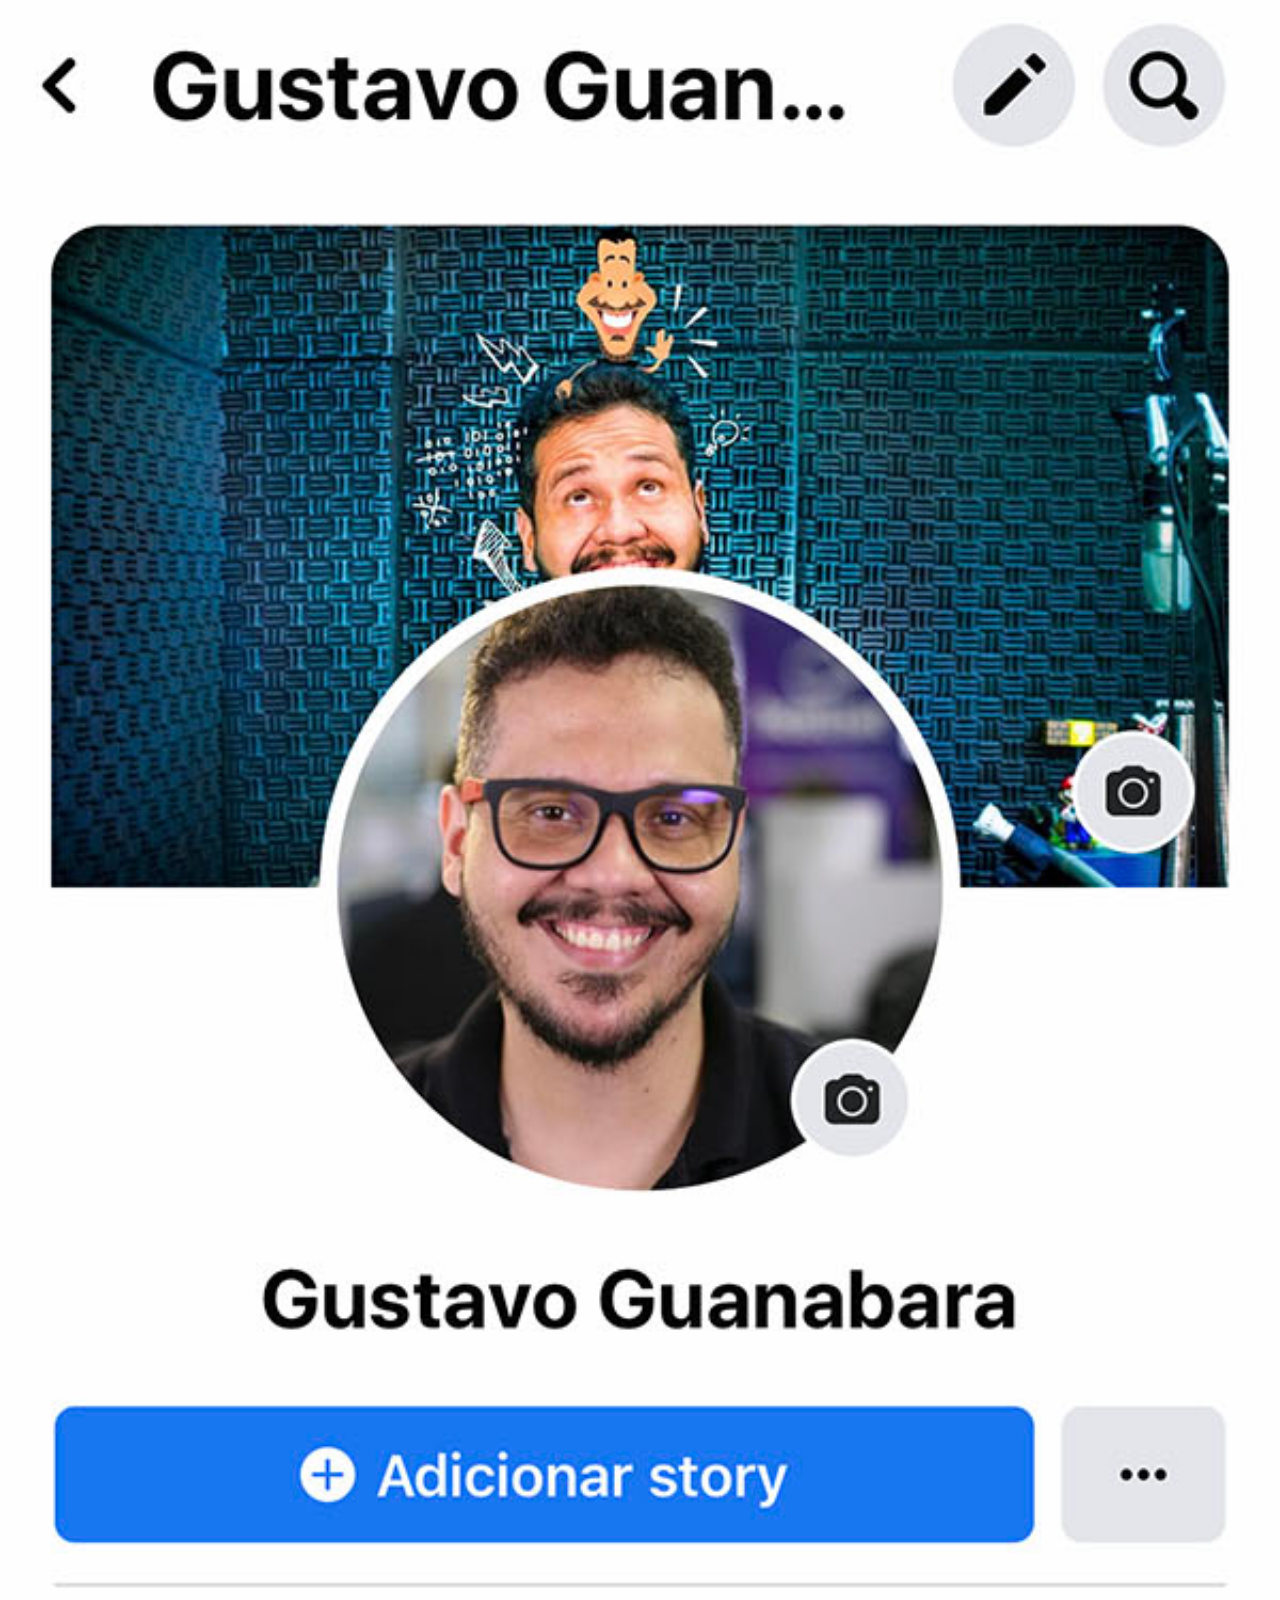
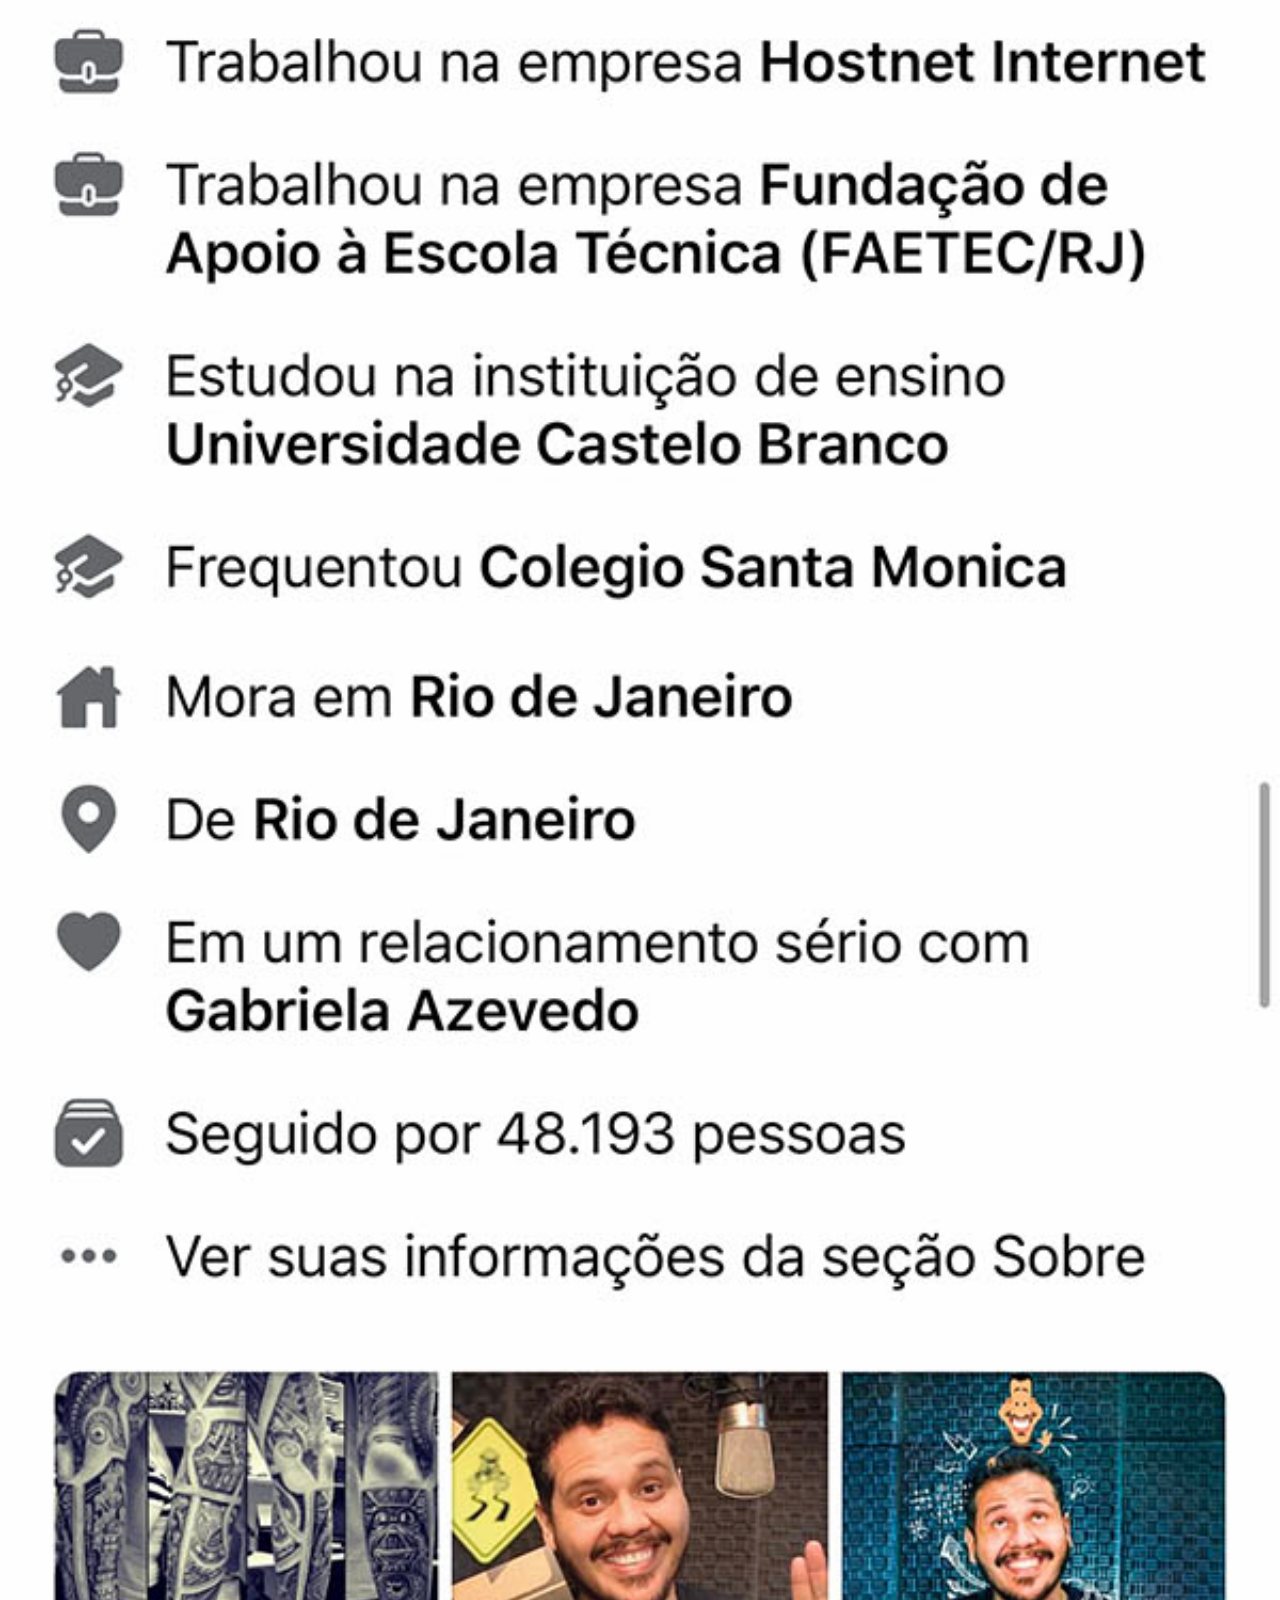
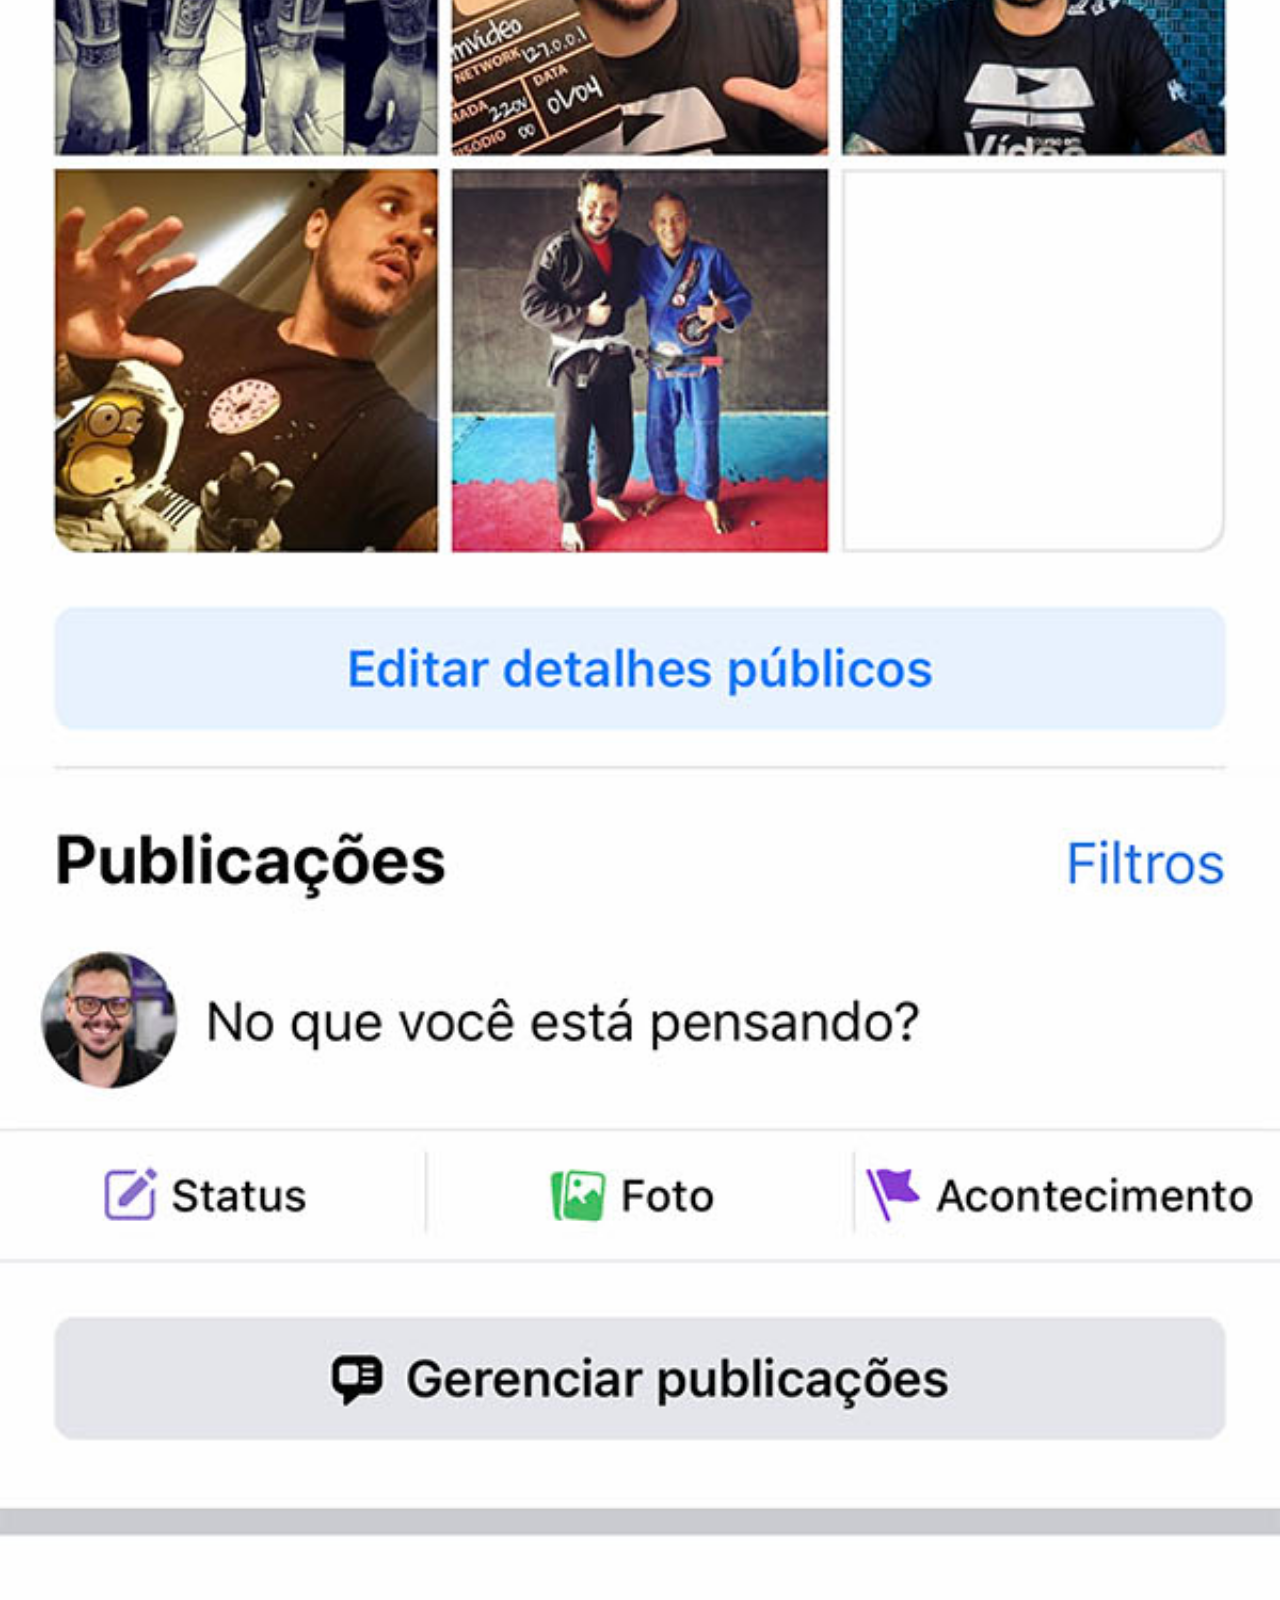
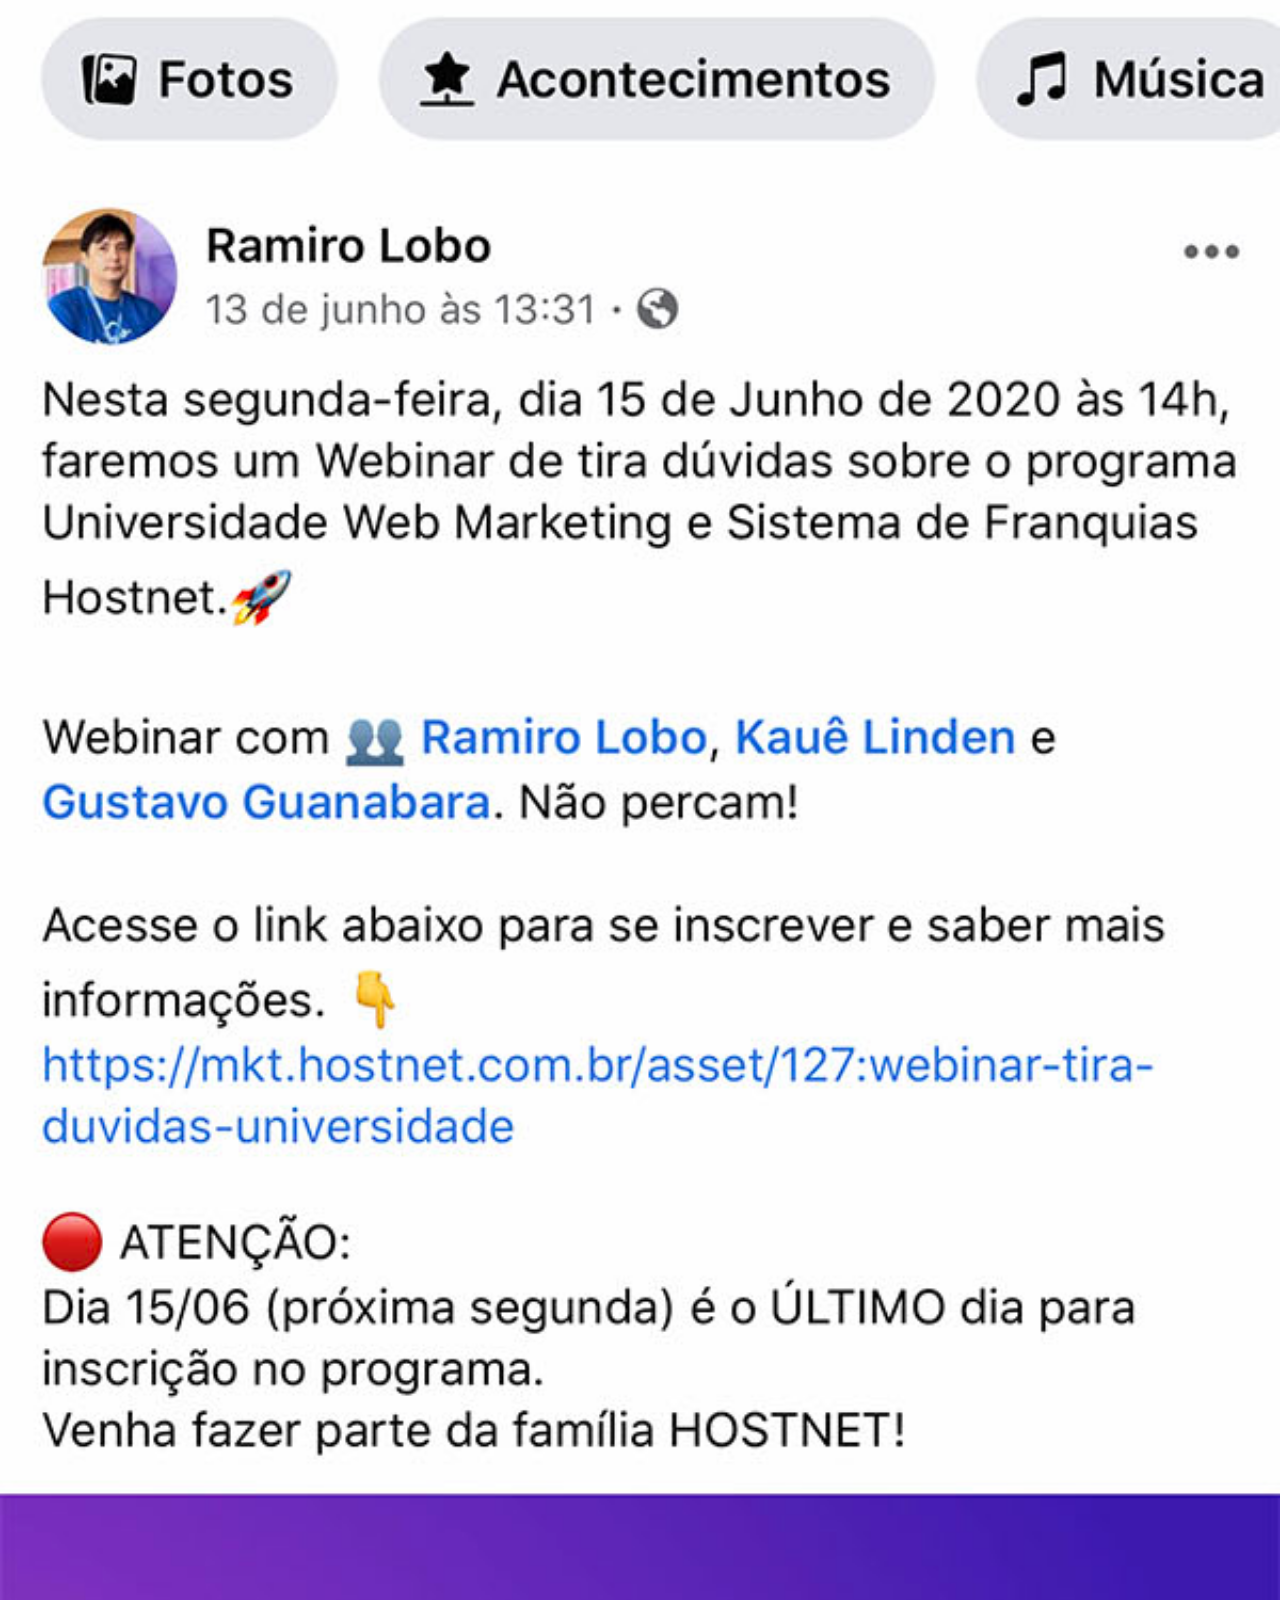
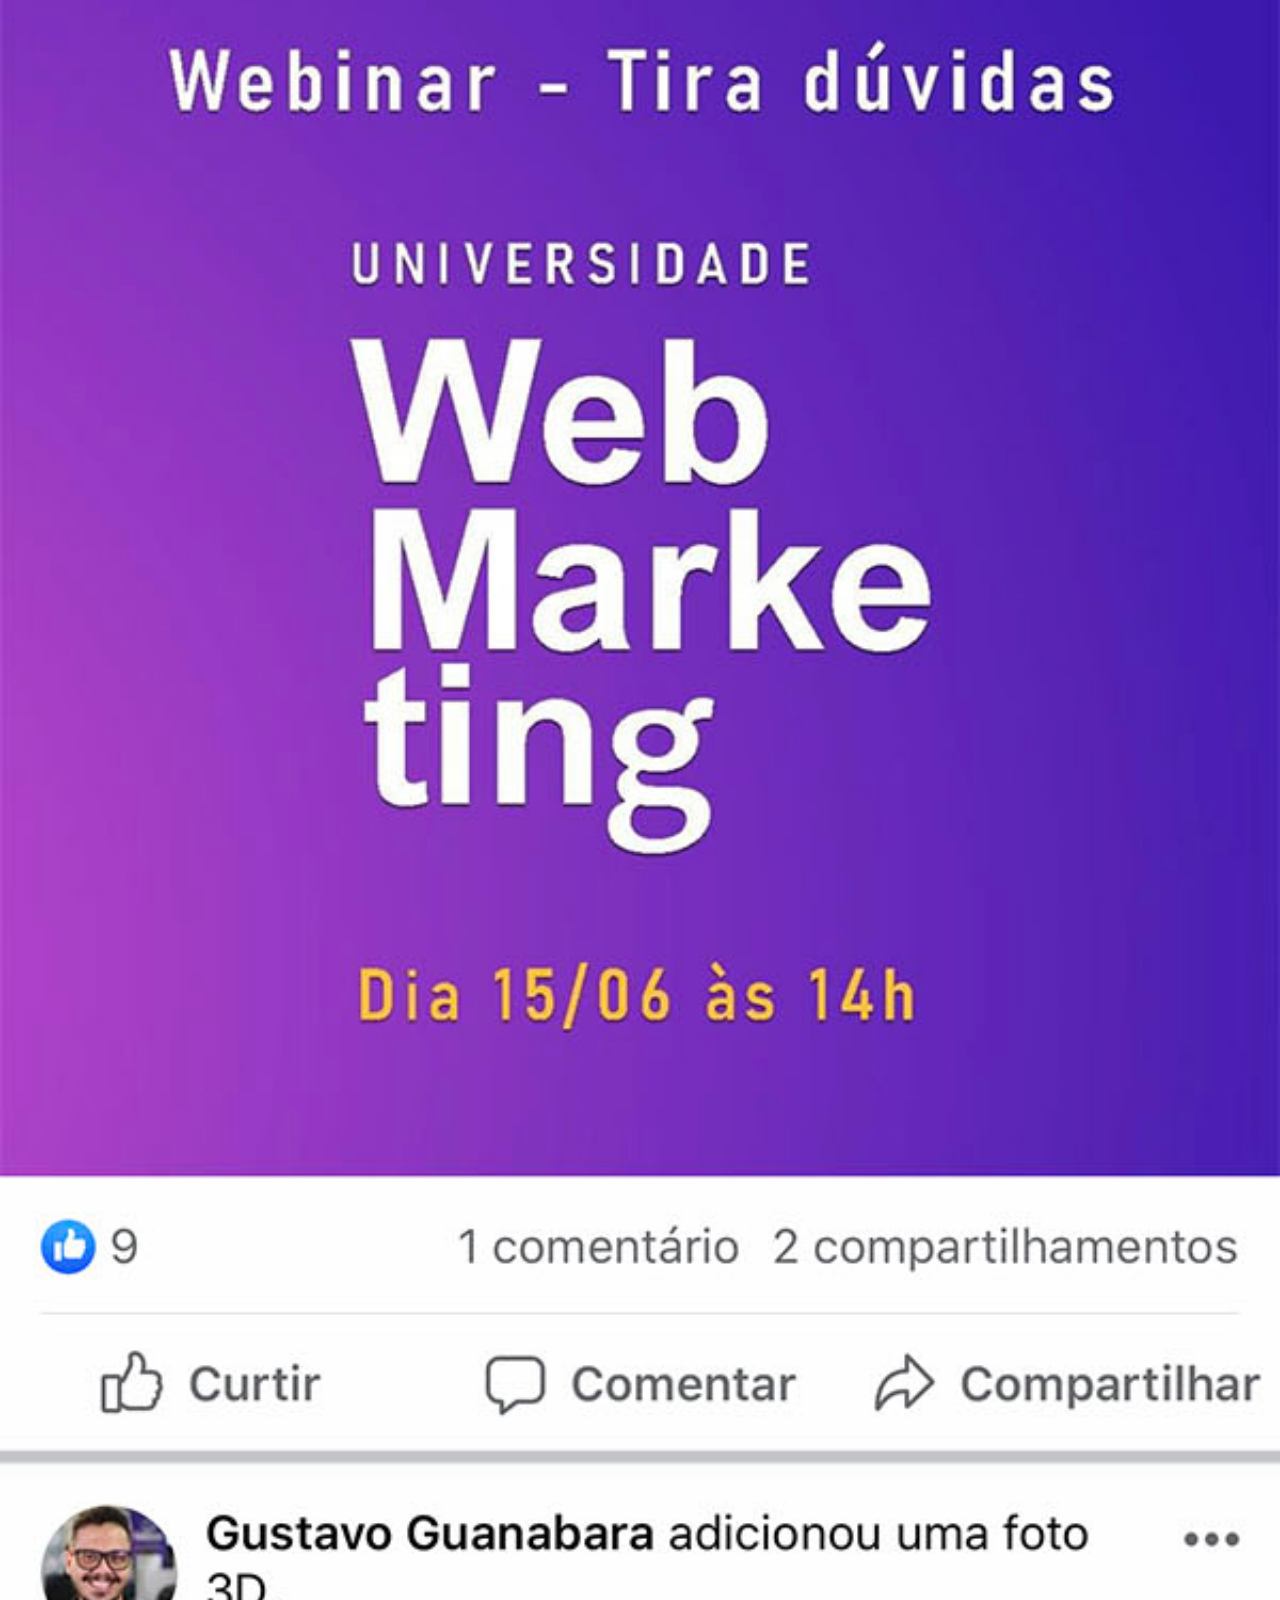
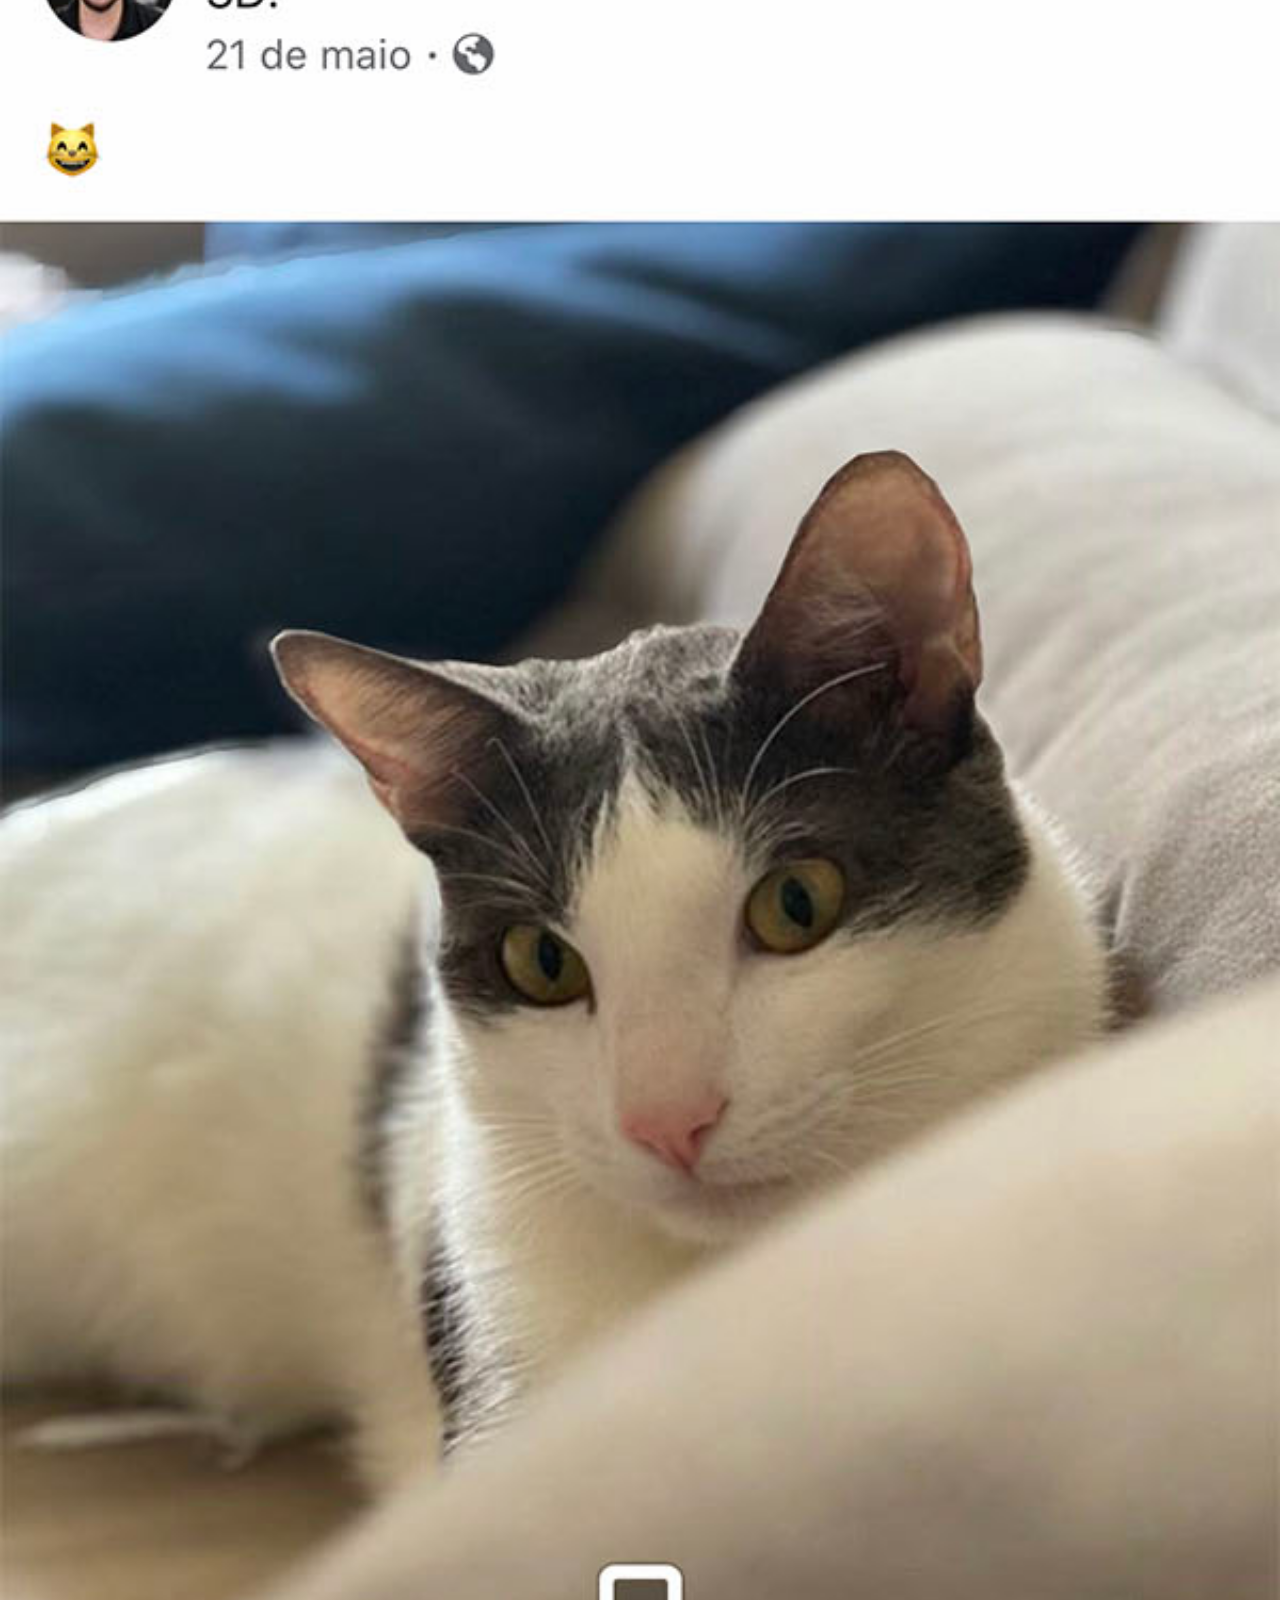
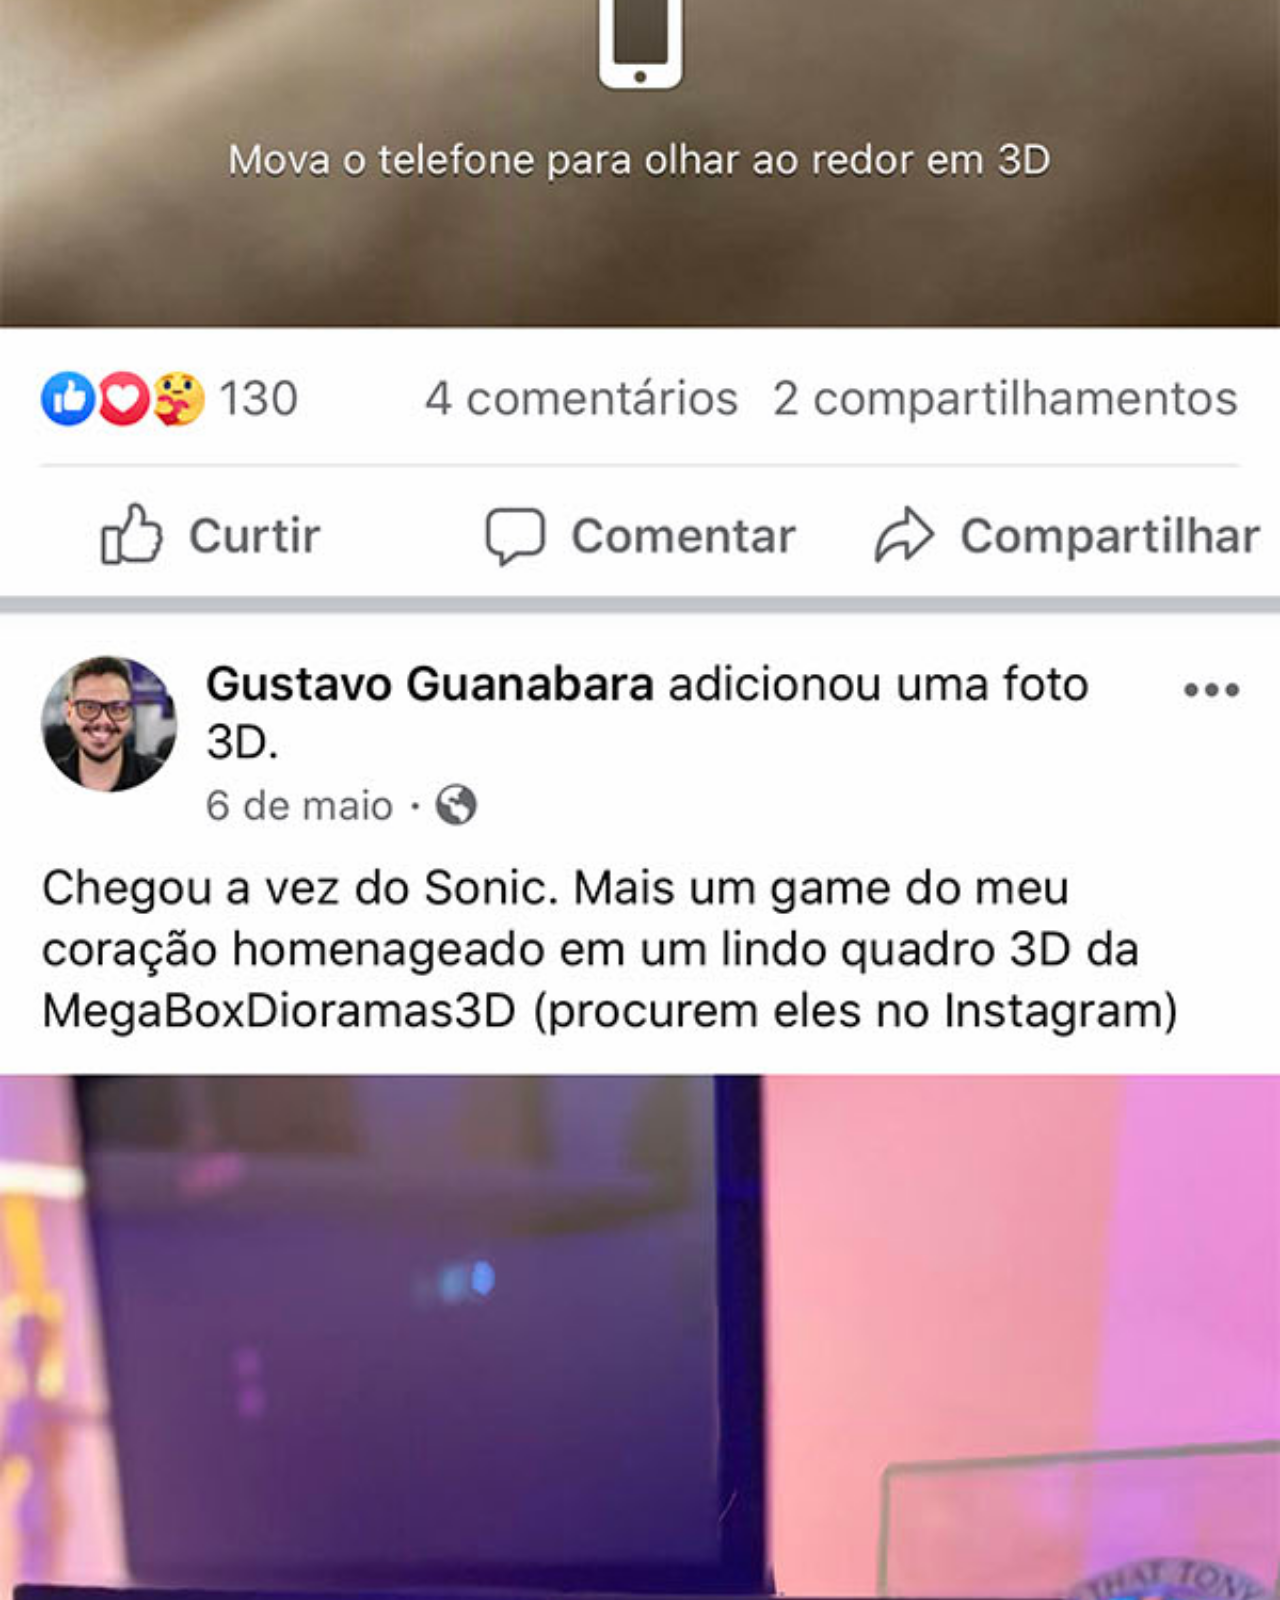
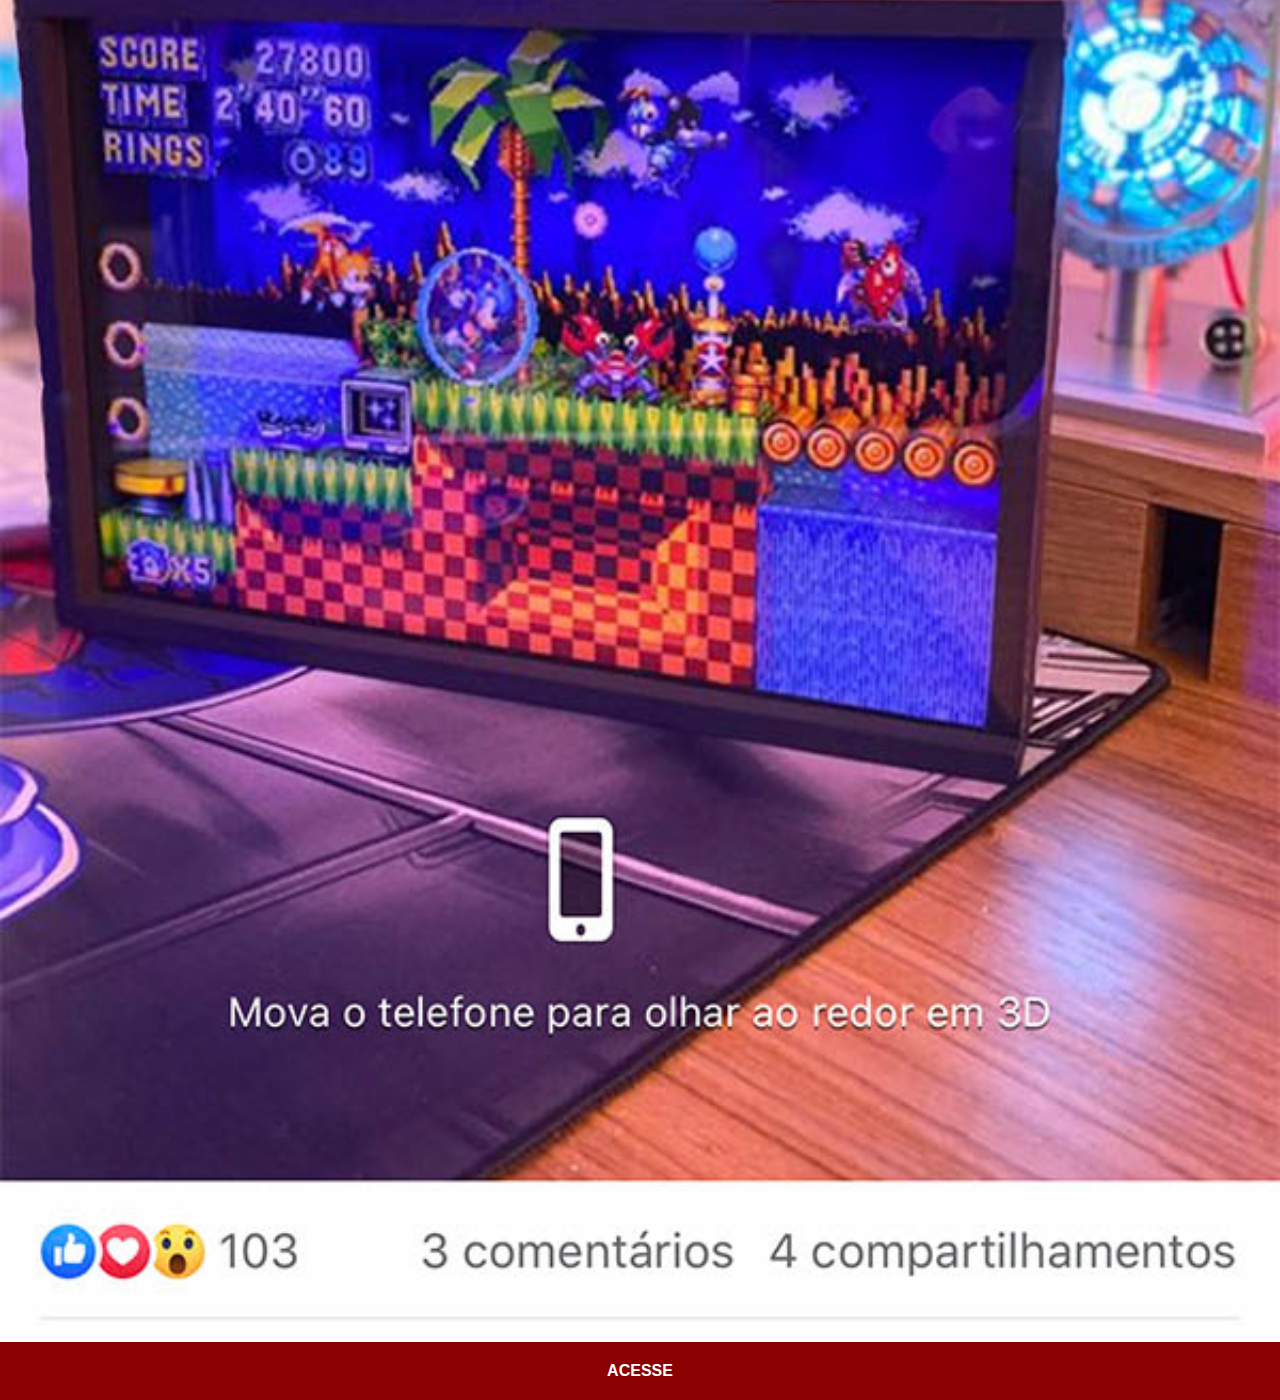
==== facebook.html @ 134c3ff7 "Criando as páginas das redes sociais" ====
<!DOCTYPE html>
<html lang="pt-br">
<head>
  <meta charset="UTF-8">
  <meta name="viewport" content="width=device-width, initial-scale=1.0">
  <title>Facebook</title>
  <link rel="stylesheet" href="estilos/social.css">
</head>
<body>
  <img src="imagens/tela-facebook.jpg" alt="Facebook">
  <a href="https://www.facebook.com/gustavoguanabara/?locale=pt_BR" target="_blank">ACESSE</a>
</body>
</html>
---- estilos/social.css ----
@charset "UTF-8";

* {
  margin: 0px;
  padding: 0px;
  font-family: Arial, Helvetica, sans-serif;
}

::-webkit-scrollbar {
  width: 0px;
  height: 0px;
}

img {
  width: 100vw;
}

a {
  display: block;
  background-color: darkred;
  color: white;
  padding: 20px;
  text-align: center;
  font-weight: bolder;
  text-decoration: none;
}

a:hover {
  background-color: red;
}
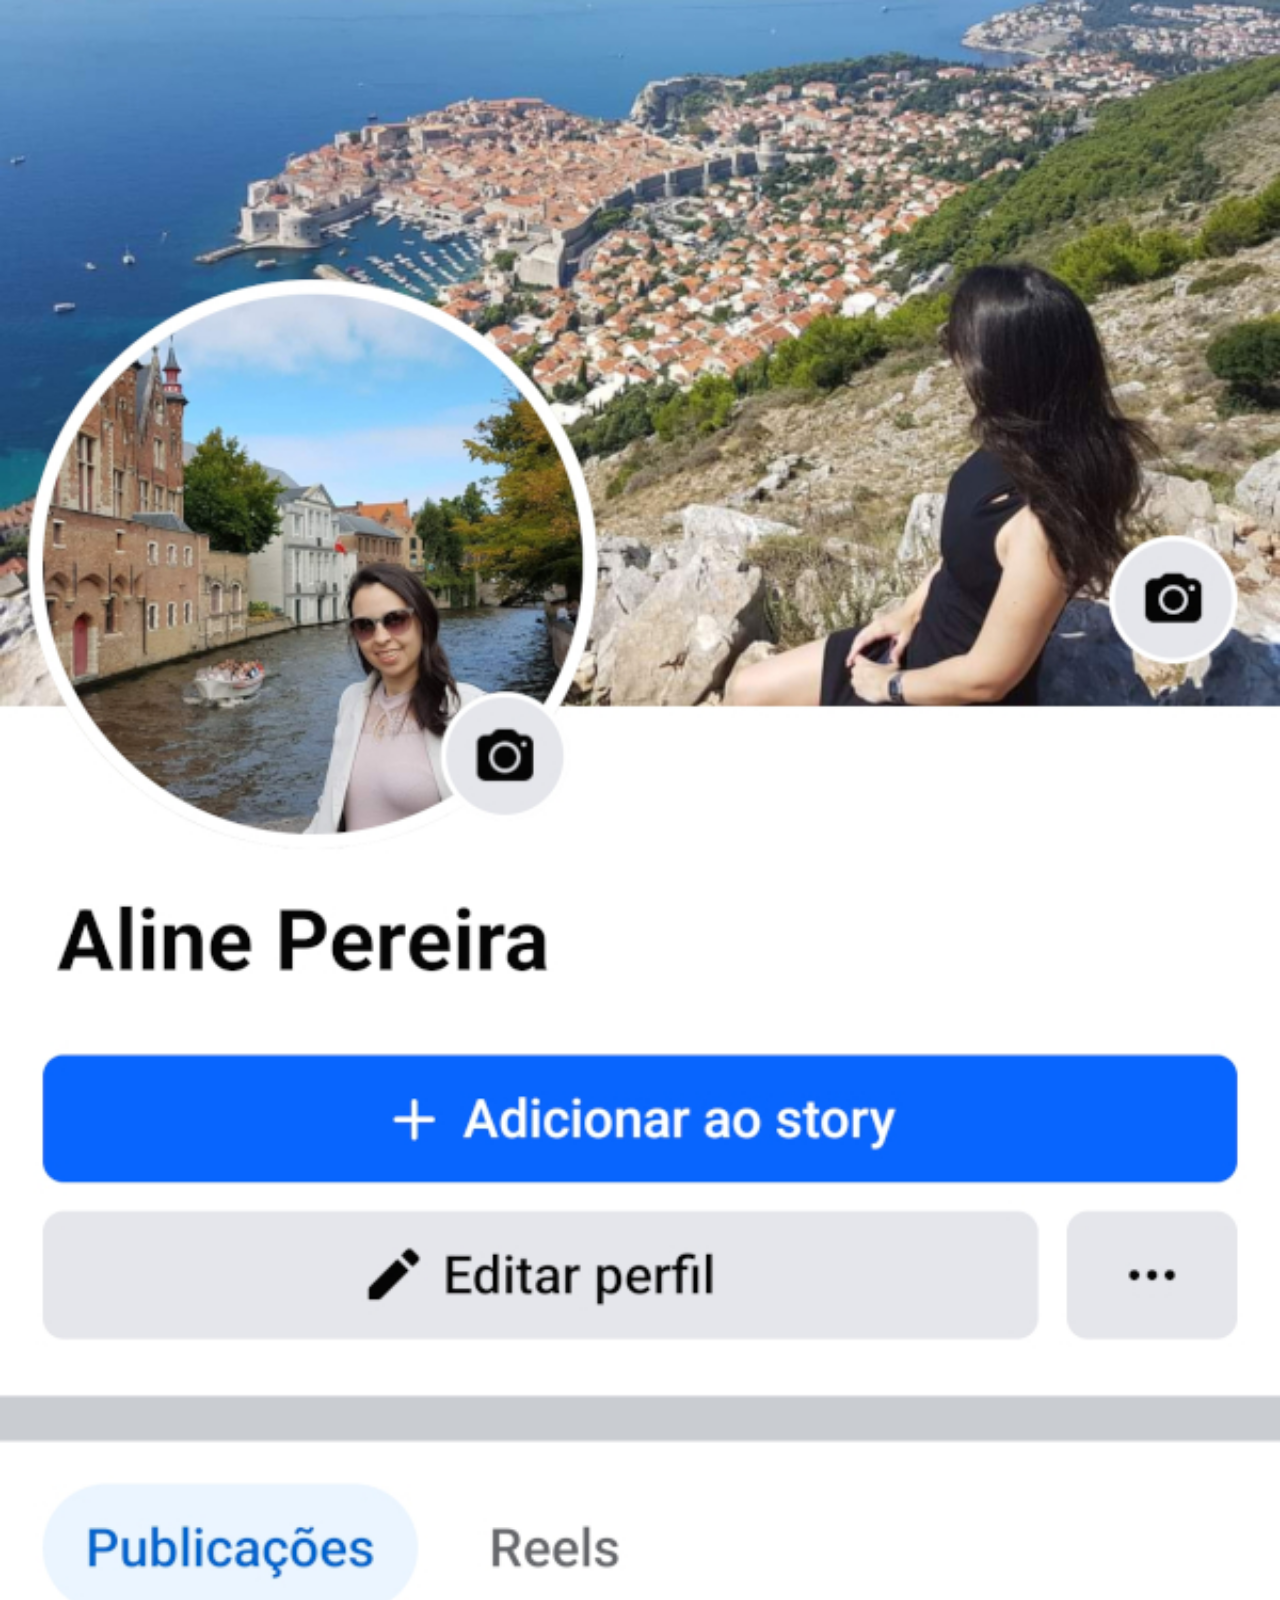
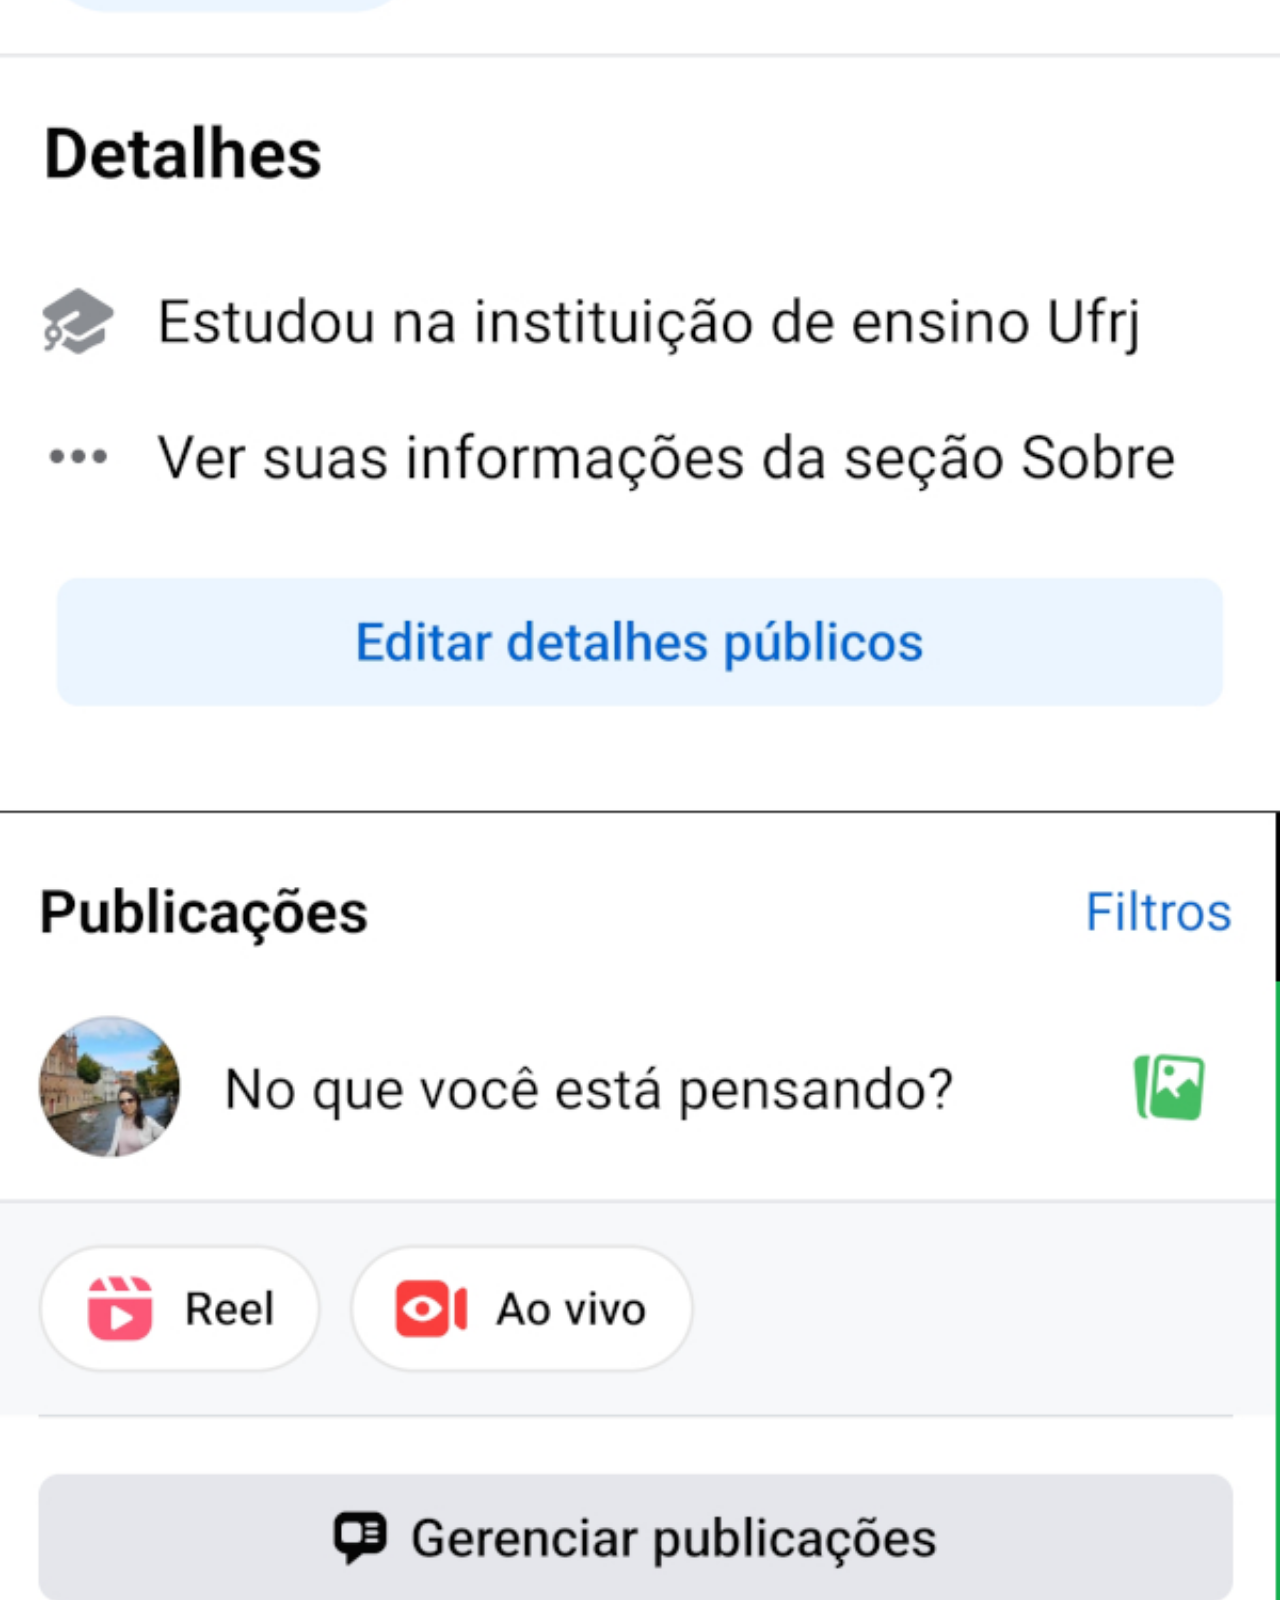
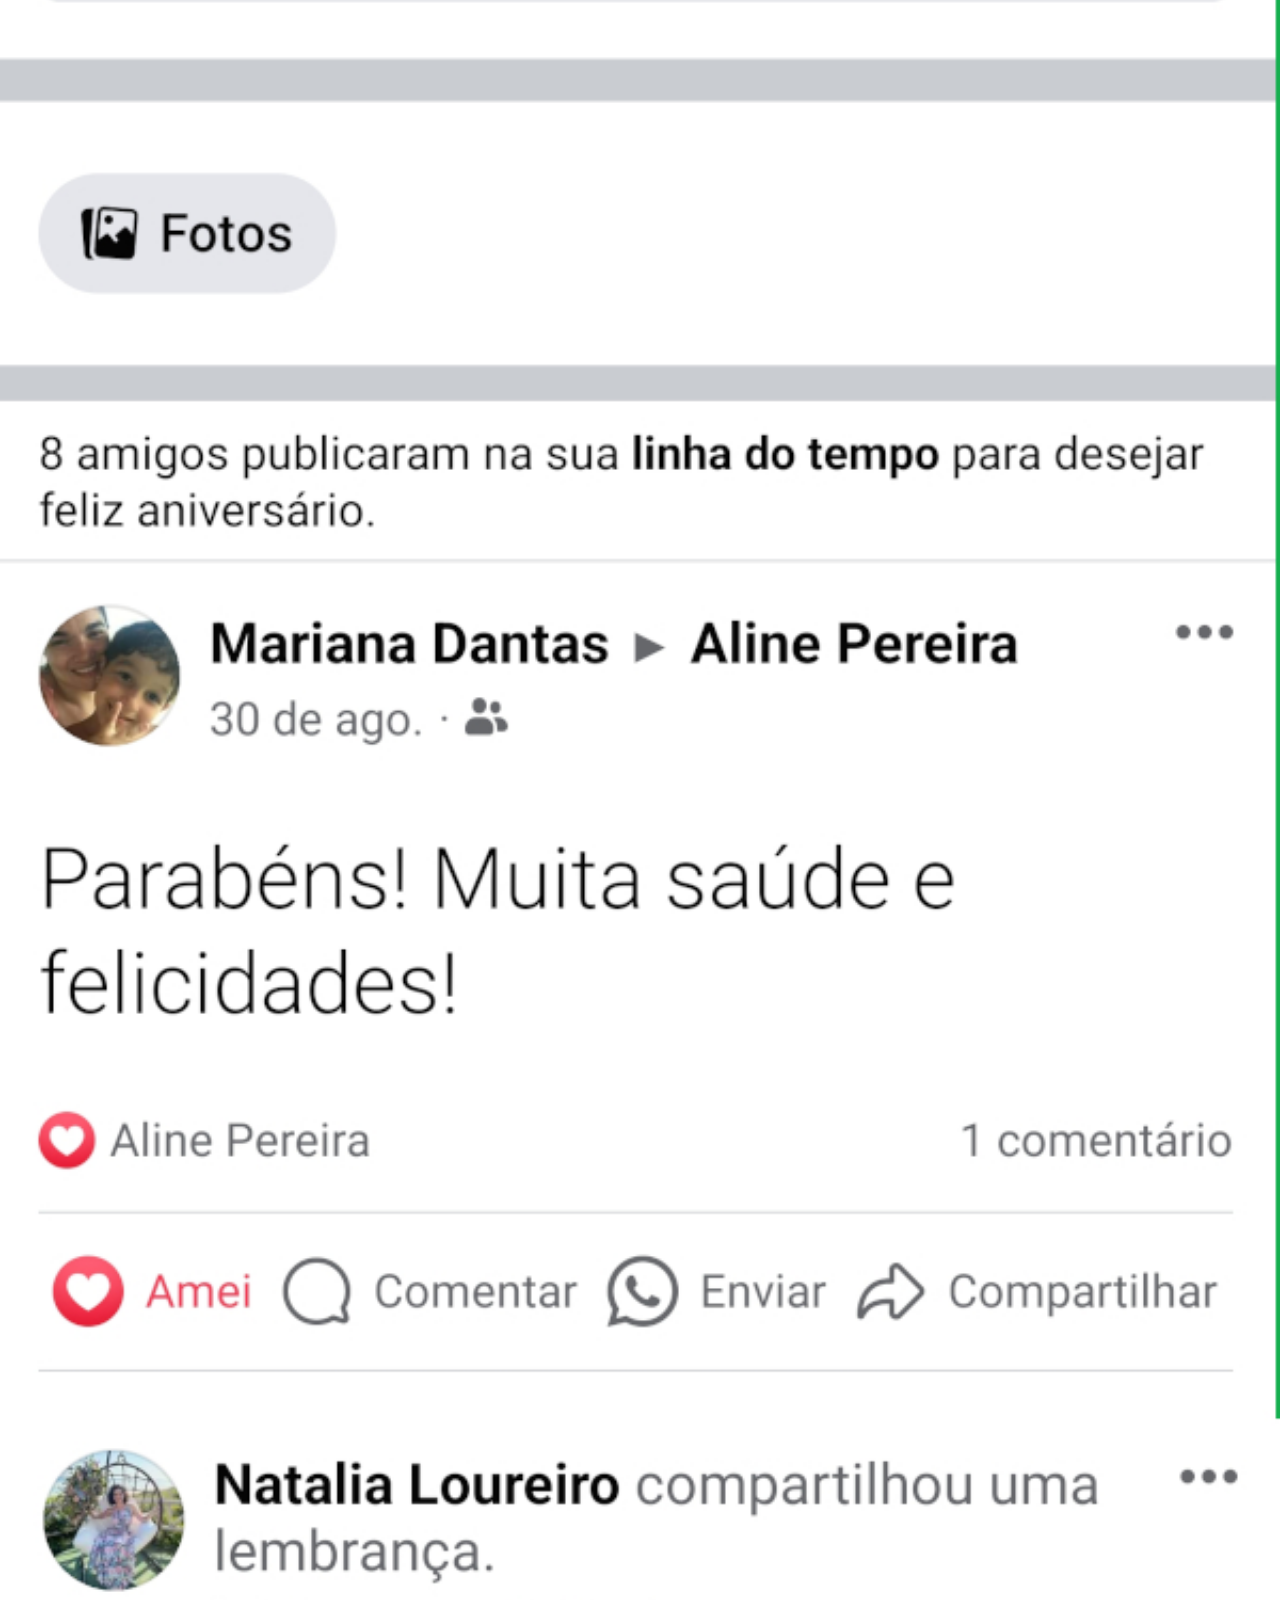
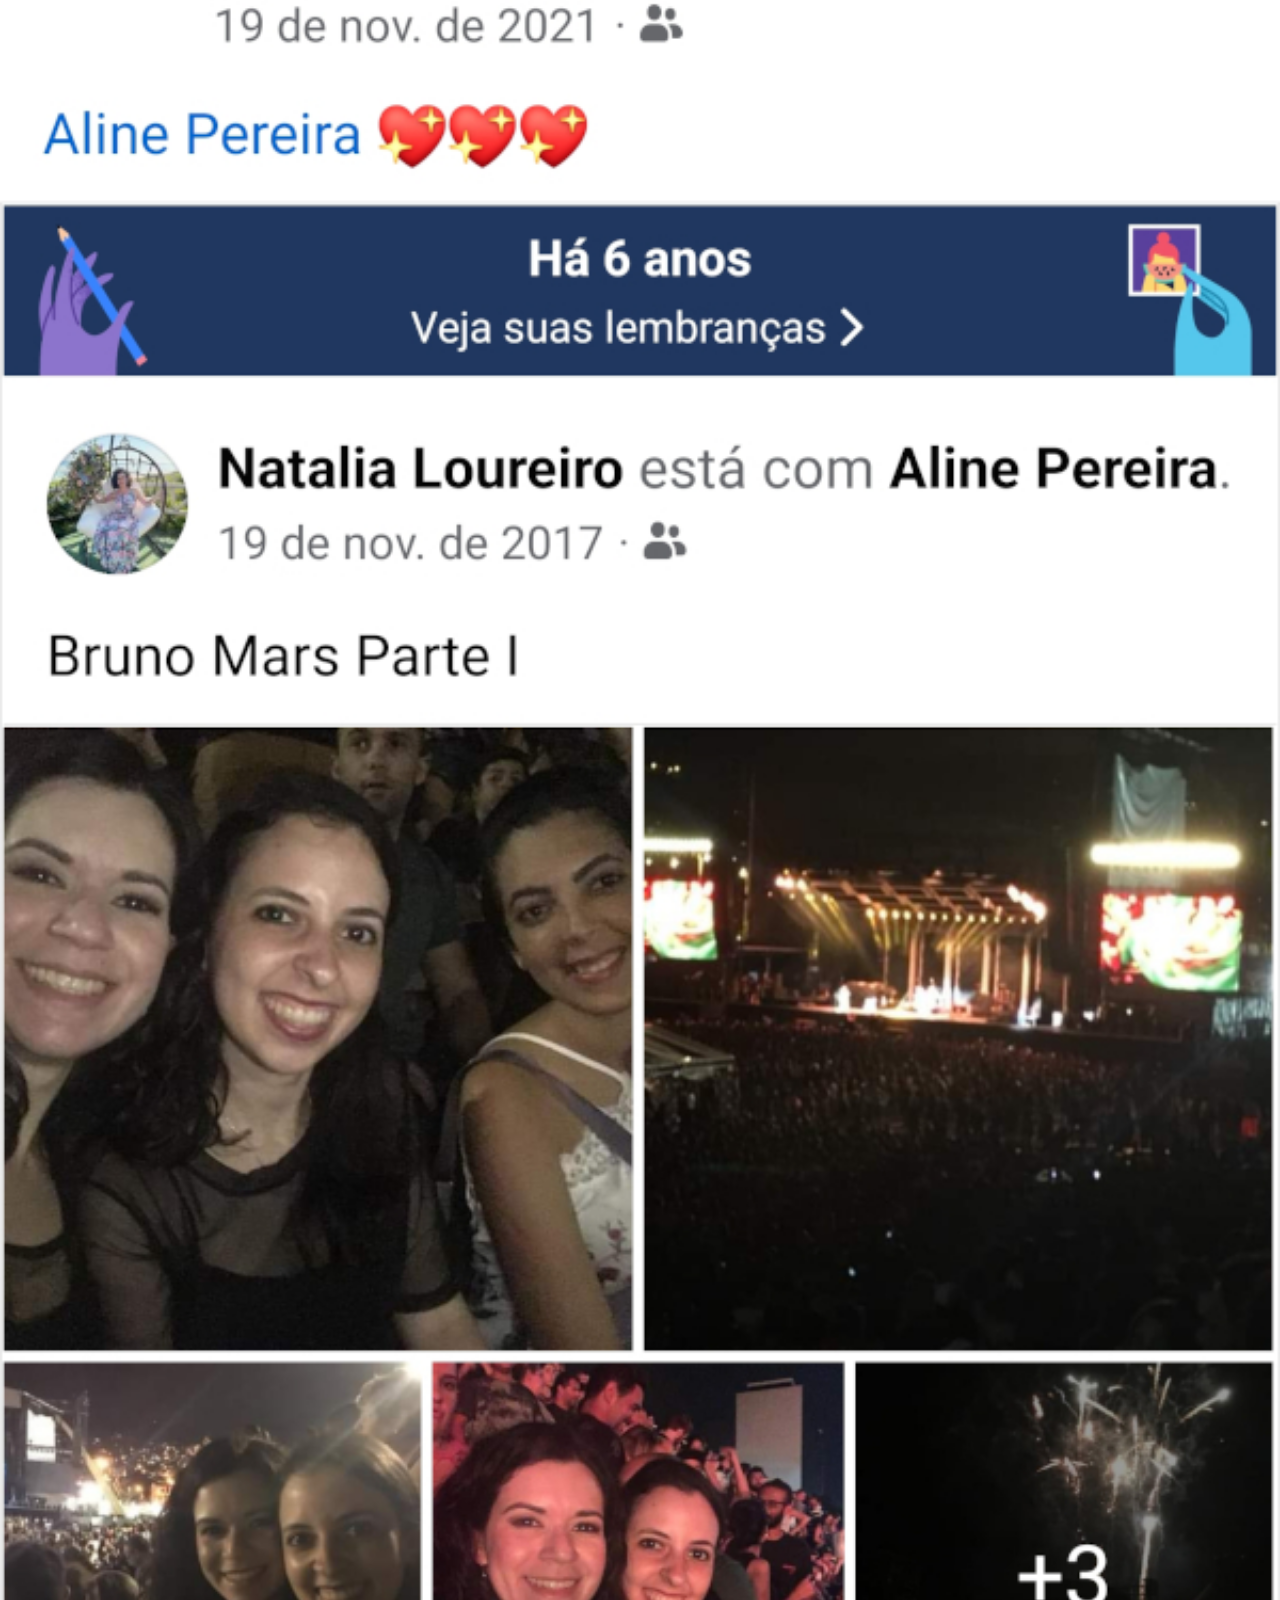
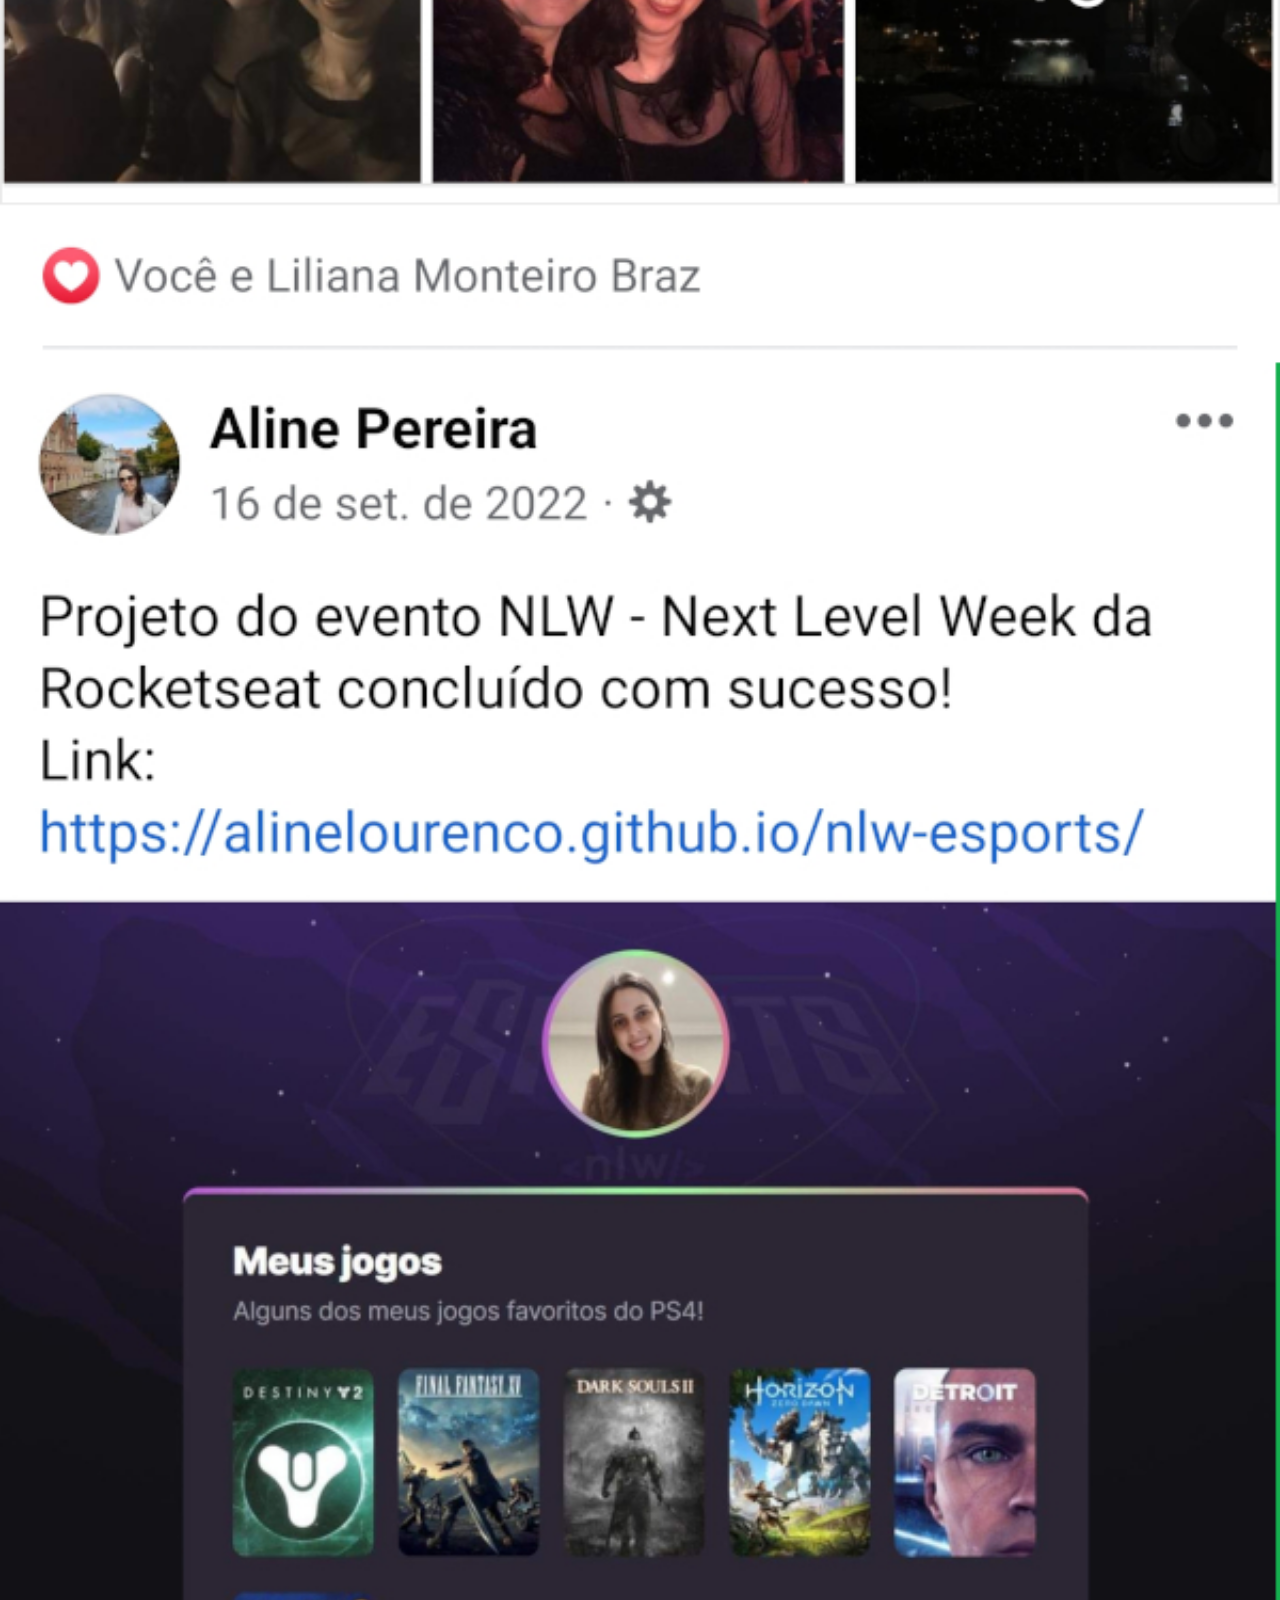
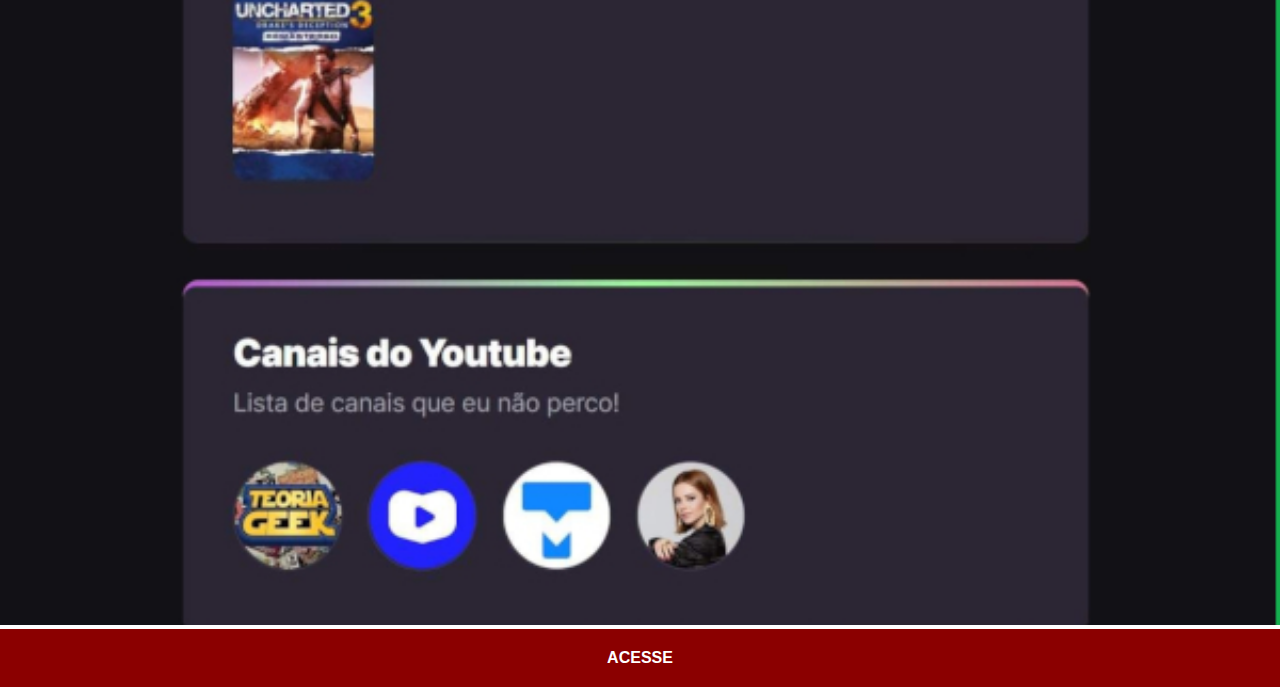
==== commit 95721e9d: "Alterando para minhas redes sociais" ====
--- a/facebook.html
+++ b/facebook.html
@@ -7,7 +7,7 @@
   <link rel="stylesheet" href="estilos/social.css">
 </head>
 <body>
-  <img src="imagens/tela-facebook.jpg" alt="Facebook">
-  <a href="https://www.facebook.com/gustavoguanabara/?locale=pt_BR" target="_blank">ACESSE</a>
+  <img src="imagens/tela-facebook-aline.jpg" alt="Facebook">
+  <a href="https://www.facebook.com/aline.pereira.39566" target="_blank">ACESSE</a>
 </body>
 </html>